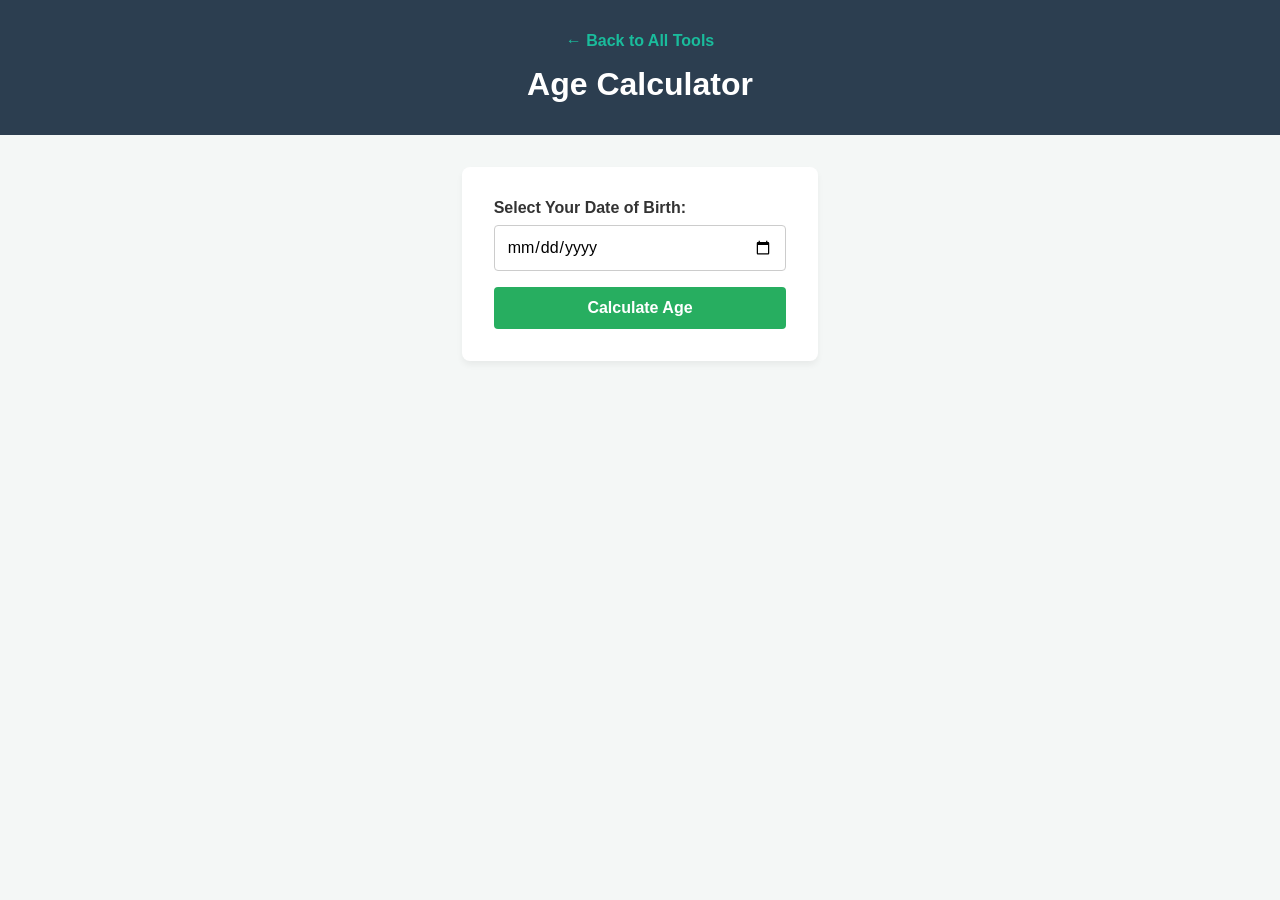
==== age-calculator.html @ 7b086b54 "Add files via upload" ====
<!DOCTYPE html>
<html lang="en">
<head>
  <meta charset="UTF-8">
  <meta name="viewport" content="width=device-width, initial-scale=1.0">
  <title>Age Calculator - Daily Utility Tools</title>
  <link rel="stylesheet" href="style.css">
</head>
<body>
  <header>
    <a href="index.html" class="back-link">← Back to All Tools</a>
    <h1>Age Calculator</h1>
  </header>

  <main class="container">
    <div class="calculator-card">
      <label for="dob">Select Your Date of Birth:</label>
      <input type="date" id="dob">
      <button onclick="calculateAge()">Calculate Age</button>

      <div id="result"></div>
    </div>
  </main>

  <script>
    function calculateAge() {
      const dobInput = document.getElementById('dob').value;
      const resultDiv = document.getElementById('result');

      if (!dobInput) {
        resultDiv.innerHTML = "<p class='error'>Please select a date of birth.</p>";
        return;
      }

      const dob = new Date(dobInput);
      const today = new Date();

      if (dob > today) {
        resultDiv.innerHTML = "<p class='error'>Date of birth cannot be in the future!</p>";
        return;
      }

      let years = today.getFullYear() - dob.getFullYear();
      let months = today.getMonth() - dob.getMonth();
      let days = today.getDate() - dob.getDate();

      if (days < 0) {
        months--;
        const lastMonth = new Date(today.getFullYear(), today.getMonth(), 0);
        days += lastMonth.getDate();
      }

      if (months < 0) {
        years--;
        months += 12;
      }

      resultDiv.innerHTML = `
        <div class="result-box">
          <h3>Your Age:</h3>
          <p><strong>${years}</strong> Years, <strong>${months}</strong> Months, and <strong>${days}</strong> Days</p>
        </div>
      `;
    }
  </script>
</body>
</html>
---- style.css ----
* {
  box-sizing: border-box;
  margin: 0;
  padding: 0;
  font-family: 'Segoe UI', Arial, sans-serif;
}

body {
  background-color: #f4f7f6;
  color: #333;
  display: flex;
  flex-direction: column;
  min-height: 100vh;
}

header {
  background-color: #2c3e50;
  color: white;
  padding: 2rem 1rem;
  text-align: center;
}

.back-link {
  color: #1abc9c;
  text-decoration: none;
  font-weight: bold;
  display: inline-block;
  margin-bottom: 1rem;
}

.container {
  max-width: 800px;
  margin: 2rem auto;
  padding: 0 1rem;
  flex: 1;
}

.tool-grid {
  display: grid;
  grid-template-columns: repeat(auto-fit, minmax(250px, 1fr));
  gap: 1.5rem;
}

.tool-card {
  background: white;
  padding: 1.5rem;
  border-radius: 8px;
  box-shadow: 0 4px 6px rgba(0,0,0,0.05);
  text-decoration: none;
  color: inherit;
  border: 1px solid #e0e0e0;
  transition: transform 0.2s ease;
}

.tool-card:hover {
  transform: translateY(-4px);
}

.calculator-card {
  background: white;
  padding: 2rem;
  border-radius: 8px;
  box-shadow: 0 4px 6px rgba(0,0,0,0.05);
  max-width: 450px;
  margin: 0 auto;
}

label {
  display: block;
  margin-bottom: 0.5rem;
  font-weight: bold;
}

input[type="date"] {
  width: 100%;
  padding: 0.75rem;
  margin-bottom: 1rem;
  border: 1px solid #ccc;
  border-radius: 4px;
  font-size: 1rem;
}

button {
  width: 100%;
  padding: 0.75rem;
  background-color: #27ae60;
  color: white;
  border: none;
  border-radius: 4px;
  font-size: 1rem;
  cursor: pointer;
  font-weight: bold;
}

button:hover {
  background-color: #219150;
}

.result-box {
  margin-top: 1.5rem;
  padding: 1rem;
  background-color: #e8f8f5;
  border-left: 4px solid #27ae60;
  border-radius: 4px;
}

.error {
  margin-top: 1rem;
  color: #e74c3c;
  font-weight: bold;
}

footer {
  text-align: center;
  padding: 1rem;
  background-color: #2c3e50;
  color: white;
  margin-top: auto;
}
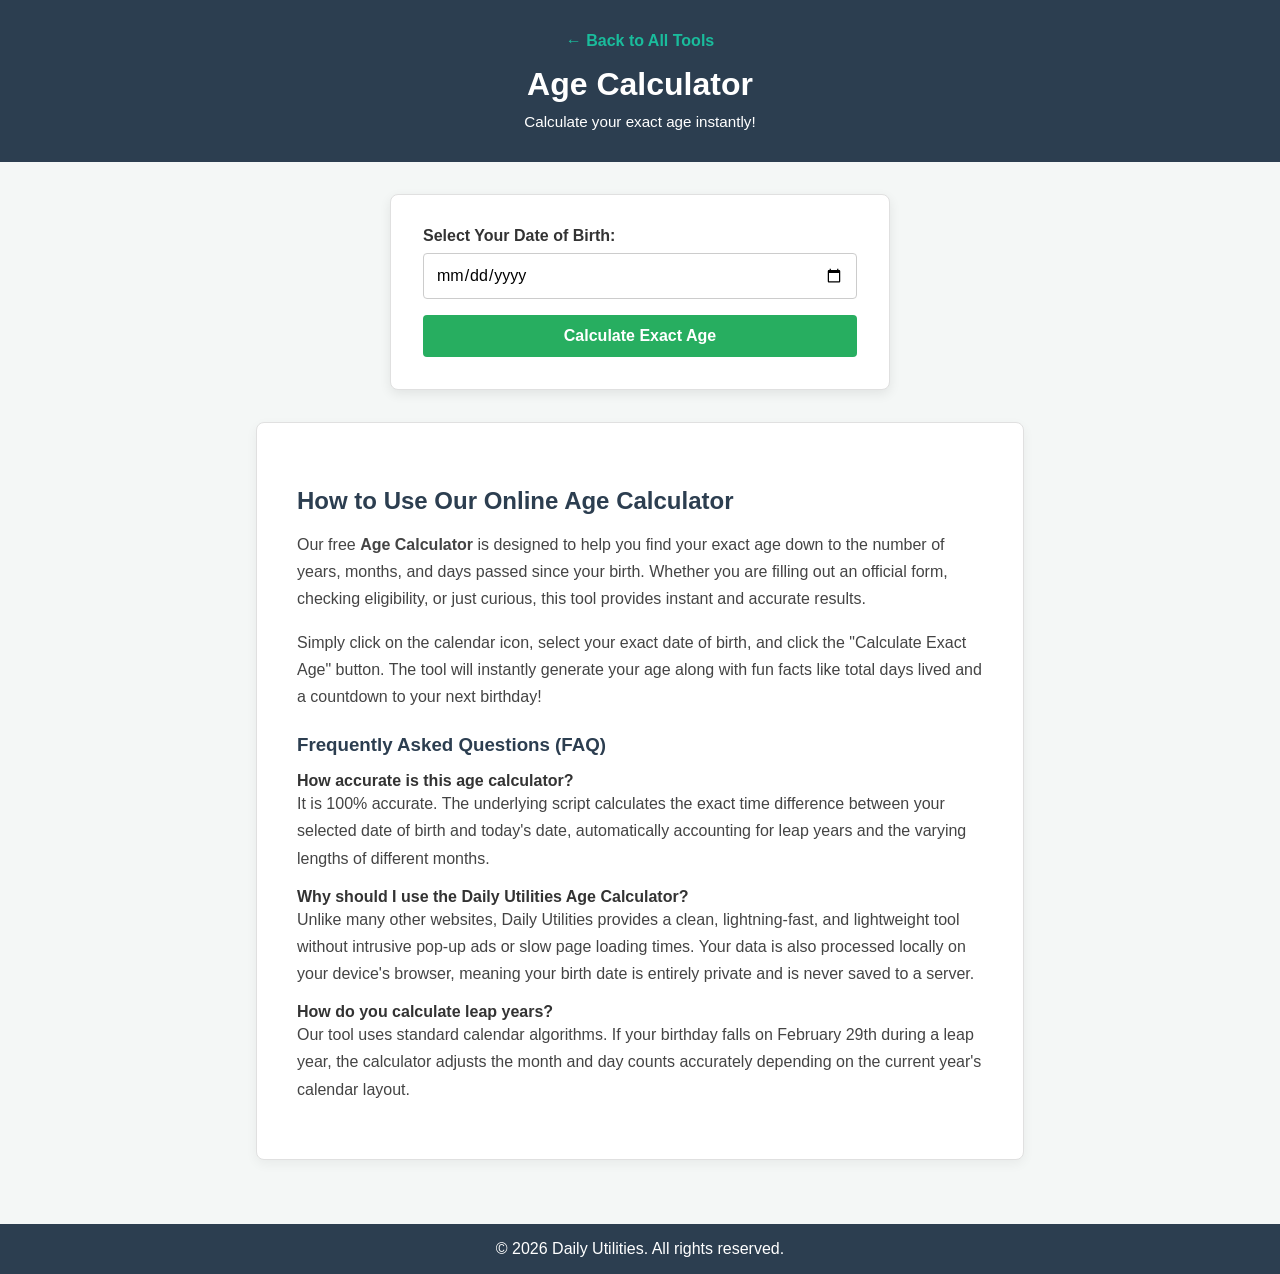
==== commit af0534ef: "Enhance age calculator with styles and instructions Added inline styles and enhanced user instructio" ====
--- a/age-calculator.html
+++ b/age-calculator.html
@@ -3,51 +3,154 @@
 <head>
   <meta charset="UTF-8">
   <meta name="viewport" content="width=device-width, initial-scale=1.0">
-  <title>Age Calculator - Daily Utility Tools</title>
+  
+  <title>Free Age Calculator - Calculate Exact Age in Years, Months & Days | Daily Utilities</title>
+  <meta name="description" content="Use our free online Age Calculator at Daily Utilities to calculate your exact age in years, months, weeks, and days based on your birth date. Fast and easy!">
+  <meta name="keywords" content="age calculator, calculate age online, exact age calculator, age in days calculator, daily utilities age calculator">
+  
   <link rel="stylesheet" href="style.css">
+  
+  <style>
+    /* Additional inline styles to make the calculator and text look premium */
+    .calculator-card {
+      background: white;
+      padding: 2rem;
+      border-radius: 8px;
+      box-shadow: 0 4px 12px rgba(0,0,0,0.08);
+      max-width: 500px;
+      margin: 0 auto 2rem auto;
+      border: 1px solid #e0e0e0;
+    }
+    .result-box {
+      margin-top: 1.5rem;
+      padding: 1.5rem;
+      background-color: #e8f8f5;
+      border-left: 5px solid #27ae60;
+      border-radius: 4px;
+      display: none; /* Hidden until calculated */
+    }
+    .age-main {
+      font-size: 1.2rem;
+      margin-bottom: 10px;
+      color: #2c3e50;
+    }
+    .stats-list {
+      list-style-type: none;
+      padding: 0;
+      margin-top: 10px;
+    }
+    .stats-list li {
+      margin-bottom: 8px;
+      font-size: 0.95rem;
+      color: #555;
+    }
+    .content-section {
+      background: white;
+      padding: 2.5rem;
+      border-radius: 8px;
+      max-width: 800px;
+      margin: 2rem auto;
+      box-shadow: 0 4px 12px rgba(0,0,0,0.05);
+      border: 1px solid #e0e0e0;
+    }
+    .content-section h2, .content-section h3 {
+      color: #2c3e50;
+      margin-bottom: 1rem;
+      margin-top: 1.5rem;
+    }
+    .content-section p {
+      line-height: 1.7;
+      margin-bottom: 1rem;
+      color: #444;
+    }
+  </style>
 </head>
 <body>
   <header>
     <a href="index.html" class="back-link">← Back to All Tools</a>
     <h1>Age Calculator</h1>
+    <p style="margin-top: 10px; font-size: 0.95rem;">Calculate your exact age instantly!</p>
   </header>
 
   <main class="container">
+    
     <div class="calculator-card">
       <label for="dob">Select Your Date of Birth:</label>
       <input type="date" id="dob">
-      <button onclick="calculateAge()">Calculate Age</button>
+      <button onclick="calculateAge()">Calculate Exact Age</button>
 
-      <div id="result"></div>
+      <div id="result" class="result-box"></div>
     </div>
+
+    <section class="content-section">
+      <h2>How to Use Our Online Age Calculator</h2>
+      <p>Our free <strong>Age Calculator</strong> is designed to help you find your exact age down to the number of years, months, and days passed since your birth. Whether you are filling out an official form, checking eligibility, or just curious, this tool provides instant and accurate results.</p>
+      <p>Simply click on the calendar icon, select your exact date of birth, and click the "Calculate Exact Age" button. The tool will instantly generate your age along with fun facts like total days lived and a countdown to your next birthday!</p>
+
+      <h3>Frequently Asked Questions (FAQ)</h3>
+      
+      <h4>How accurate is this age calculator?</h4>
+      <p>It is 100% accurate. The underlying script calculates the exact time difference between your selected date of birth and today's date, automatically accounting for leap years and the varying lengths of different months.</p>
+
+      <h4>Why should I use the Daily Utilities Age Calculator?</h4>
+      <p>Unlike many other websites, Daily Utilities provides a clean, lightning-fast, and lightweight tool without intrusive pop-up ads or slow page loading times. Your data is also processed locally on your device's browser, meaning your birth date is entirely private and is never saved to a server.</p>
+
+      <h4>How do you calculate leap years?</h4>
+      <p>Our tool uses standard calendar algorithms. If your birthday falls on February 29th during a leap year, the calculator adjusts the month and day counts accurately depending on the current year's calendar layout.</p>
+    </section>
+
   </main>
 
+  <footer>
+    <p>&copy; 2026 Daily Utilities. All rights reserved.</p>
+  </footer>
+
   <script>
+    // Set max date to today so users can't select future dates
+    const dobInput = document.getElementById('dob');
+    dobInput.max = new Date().toISOString().split("T")[0];
+
     function calculateAge() {
-      const dobInput = document.getElementById('dob').value;
+      const dobValue = dobInput.value;
       const resultDiv = document.getElementById('result');
 
-      if (!dobInput) {
-        resultDiv.innerHTML = "<p class='error'>Please select a date of birth.</p>";
+      // Clear previous error styles
+      resultDiv.style.borderLeftColor = '#27ae60';
+      resultDiv.style.backgroundColor = '#e8f8f5';
+
+      if (!dobValue) {
+        resultDiv.style.display = 'block';
+        resultDiv.style.borderLeftColor = '#e74c3c';
+        resultDiv.style.backgroundColor = '#fdedec';
+        resultDiv.innerHTML = "<p style='color: #e74c3c; font-weight: bold;'>Please select your date of birth from the calendar.</p>";
         return;
       }
 
-      const dob = new Date(dobInput);
+      const dob = new Date(dobValue);
       const today = new Date();
 
-      if (dob > today) {
-        resultDiv.innerHTML = "<p class='error'>Date of birth cannot be in the future!</p>";
+      // Set times to midnight to ensure exact day calculations
+      dob.setHours(0, 0, 0, 0);
+      const todayOnly = new Date(today.getFullYear(), today.getMonth(), today.getDate());
+
+      if (dob > todayOnly) {
+        resultDiv.style.display = 'block';
+        resultDiv.style.borderLeftColor = '#e74c3c';
+        resultDiv.style.backgroundColor = '#fdedec';
+        resultDiv.innerHTML = "<p style='color: #e74c3c; font-weight: bold;'>Date of birth cannot be in the future!</p>";
         return;
       }
 
+      // Calculate Years, Months, Days
       let years = today.getFullYear() - dob.getFullYear();
       let months = today.getMonth() - dob.getMonth();
       let days = today.getDate() - dob.getDate();
 
       if (days < 0) {
         months--;
-        const lastMonth = new Date(today.getFullYear(), today.getMonth(), 0);
-        days += lastMonth.getDate();
+        // Get number of days in the previous month
+        const prevMonth = new Date(today.getFullYear(), today.getMonth(), 0);
+        days += prevMonth.getDate();
       }
 
       if (months < 0) {
@@ -55,13 +158,34 @@
         months += 12;
       }
 
+      // Calculate Extra Fun Stats (Total Days, Weeks, Next Birthday)
+      const diffTime = Math.abs(todayOnly - dob);
+      const totalDays = Math.floor(diffTime / (1000 * 60 * 60 * 24));
+      const totalWeeks = Math.floor(totalDays / 7);
+
+      // Next Birthday Logic
+      let nextBirthday = new Date(today.getFullYear(), dob.getMonth(), dob.getDate());
+      if (todayOnly > nextBirthday) {
+        nextBirthday.setFullYear(today.getFullYear() + 1);
+      }
+      const daysToNextBirthday = Math.ceil((nextBirthday - todayOnly) / (1000 * 60 * 60 * 24));
+
+      // Display Results
+      resultDiv.style.display = 'block';
       resultDiv.innerHTML = `
-        <div class="result-box">
-          <h3>Your Age:</h3>
-          <p><strong>${years}</strong> Years, <strong>${months}</strong> Months, and <strong>${days}</strong> Days</p>
-        </div>
+        <h3 style="color: #2c3e50; margin-bottom: 8px;">Your Exact Age:</h3>
+        <p class="age-main"><strong>${years}</strong> Years, <strong>${months}</strong> Months, and <strong>${days}</strong> Days</p>
+        
+        <hr style="margin: 15px 0; border: 0; border-top: 1px solid #c8e6c9;">
+        
+        <h4 style="color: #2c3e50; margin-bottom: 12px;">Fun Facts Summary:</h4>
+        <ul class="stats-list">
+          <li>📅 <strong>Total Days Lived:</strong> ${totalDays.toLocaleString()} days</li>
+          <li>🗓️ <strong>Total Weeks Lived:</strong> ${totalWeeks.toLocaleString()} weeks</li>
+          <li>🎉 <strong>Next Birthday In:</strong> ${daysToNextBirthday} days</li>
+        </ul>
       `;
     }
   </script>
 </body>
-</html>+</html>
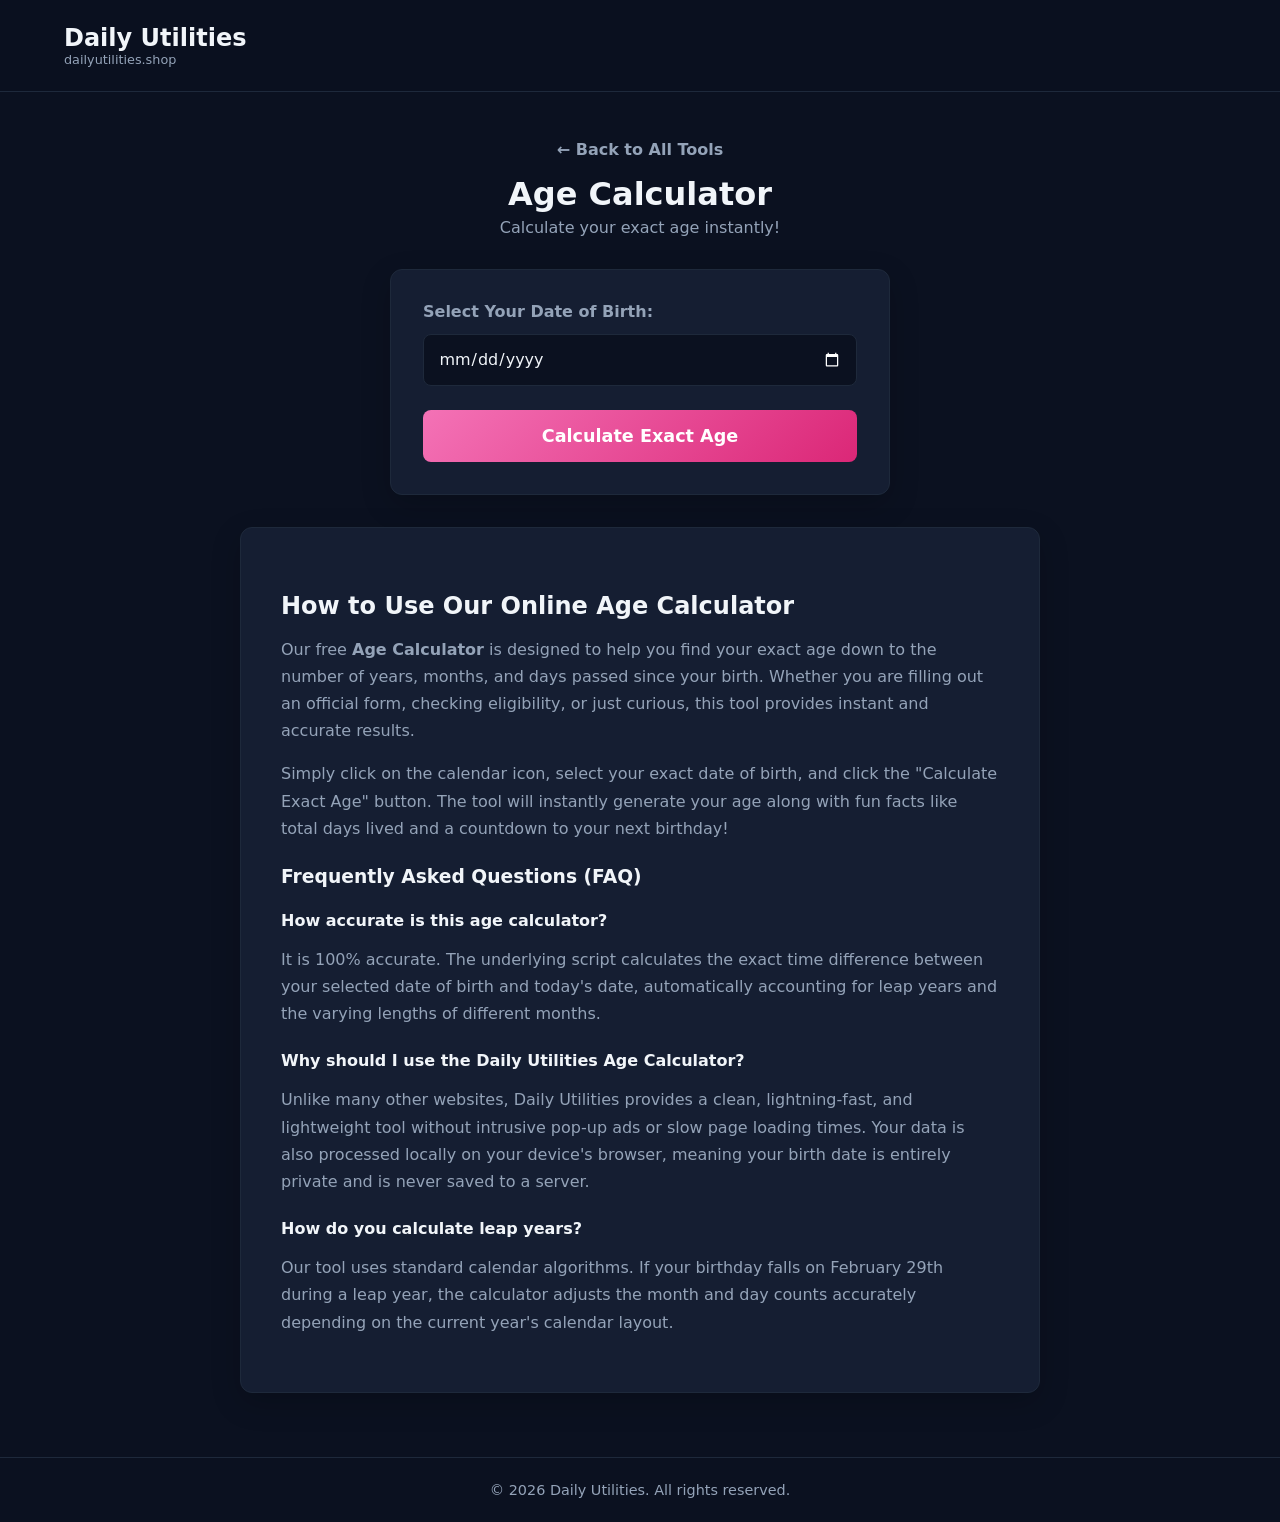
==== commit 20a4c413: "making the theme dark and adding more functions" ====
--- a/age-calculator.html
+++ b/age-calculator.html
@@ -11,73 +11,146 @@
   <link rel="stylesheet" href="style.css">
   
   <style>
-    /* Additional inline styles to make the calculator and text look premium */
+    /* Dark Theme Specific Styles for the Tool */
     .calculator-card {
-      background: white;
+      background-color: var(--bg-card);
       padding: 2rem;
-      border-radius: 8px;
-      box-shadow: 0 4px 12px rgba(0,0,0,0.08);
+      border-radius: 12px;
+      box-shadow: 0 10px 30px rgba(0,0,0,0.2);
       max-width: 500px;
       margin: 0 auto 2rem auto;
-      border: 1px solid #e0e0e0;
-    }
+      border: 1px solid var(--border-color);
+    }
+
+    .content-section {
+      background-color: var(--bg-card);
+      padding: 2.5rem;
+      border-radius: 12px;
+      max-width: 800px;
+      margin: 2rem auto;
+      box-shadow: 0 10px 30px rgba(0,0,0,0.2);
+      border: 1px solid var(--border-color);
+    }
+
+    h1 { color: var(--text-main); }
+    .content-section h2, .content-section h3, .content-section h4 {
+      color: var(--text-main);
+      margin-bottom: 1rem;
+      margin-top: 1.5rem;
+    }
+    
+    .content-section p {
+      line-height: 1.7;
+      margin-bottom: 1rem;
+      color: var(--text-muted);
+    }
+
+    label {
+      display: block;
+      margin-bottom: 0.8rem;
+      font-weight: 600;
+      color: var(--text-muted);
+    }
+
+    input[type="date"] {
+      width: 100%;
+      padding: 0.9rem;
+      margin-bottom: 1.5rem;
+      border: 1px solid var(--border-color);
+      border-radius: 8px;
+      background-color: var(--bg-main);
+      color: var(--text-main);
+      font-size: 1rem;
+      color-scheme: dark; /* Forces the calendar pop-up into dark mode */
+      outline: none;
+    }
+
+    input[type="date"]:focus {
+      border-color: var(--accent-pink);
+    }
+
+    .calc-btn {
+      width: 100%;
+      padding: 1rem;
+      background: linear-gradient(135deg, #f472b6, #db2777); /* Matches the pink icon */
+      color: white;
+      border: none;
+      border-radius: 8px;
+      font-size: 1.1rem;
+      font-weight: bold;
+      cursor: pointer;
+      transition: transform 0.2s, box-shadow 0.2s;
+    }
+
+    .calc-btn:hover {
+      transform: translateY(-2px);
+      box-shadow: 0 5px 15px rgba(219, 39, 119, 0.4);
+    }
+
     .result-box {
       margin-top: 1.5rem;
       padding: 1.5rem;
-      background-color: #e8f8f5;
-      border-left: 5px solid #27ae60;
-      border-radius: 4px;
+      background-color: rgba(39, 174, 96, 0.1);
+      border-left: 4px solid #27ae60;
+      border-radius: 8px;
       display: none; /* Hidden until calculated */
     }
+
     .age-main {
       font-size: 1.2rem;
       margin-bottom: 10px;
-      color: #2c3e50;
-    }
+      color: var(--text-main);
+    }
+
     .stats-list {
       list-style-type: none;
       padding: 0;
       margin-top: 10px;
     }
+
     .stats-list li {
       margin-bottom: 8px;
       font-size: 0.95rem;
-      color: #555;
-    }
-    .content-section {
-      background: white;
-      padding: 2.5rem;
-      border-radius: 8px;
-      max-width: 800px;
-      margin: 2rem auto;
-      box-shadow: 0 4px 12px rgba(0,0,0,0.05);
-      border: 1px solid #e0e0e0;
-    }
-    .content-section h2, .content-section h3 {
-      color: #2c3e50;
+      color: var(--text-muted);
+    }
+
+    .back-link {
+      color: var(--text-muted);
+      text-decoration: none;
+      font-weight: bold;
+      display: inline-block;
       margin-bottom: 1rem;
-      margin-top: 1.5rem;
-    }
-    .content-section p {
-      line-height: 1.7;
-      margin-bottom: 1rem;
-      color: #444;
+      transition: color 0.2s ease;
+    }
+
+    .back-link:hover {
+      color: var(--accent-pink);
     }
   </style>
 </head>
 <body>
+  
   <header>
-    <a href="index.html" class="back-link">← Back to All Tools</a>
-    <h1>Age Calculator</h1>
-    <p style="margin-top: 10px; font-size: 0.95rem;">Calculate your exact age instantly!</p>
+    <a href="index.html" class="logo">
+      <div>
+        Daily Utilities
+        <span>dailyutilities.shop</span>
+      </div>
+    </a>
   </header>
 
-  <main class="container">
+  <main class="container" style="margin-top: 3rem;">
     
+    <div style="text-align: center; margin-bottom: 2rem;">
+      <a href="index.html" class="back-link">← Back to All Tools</a>
+      <h1>Age Calculator</h1>
+      <p style="color: var(--text-muted); margin-top: 5px;">Calculate your exact age instantly!</p>
+    </div>
+
     <div class="calculator-card">
       <label for="dob">Select Your Date of Birth:</label>
       <input type="date" id="dob">
-      <button onclick="calculateAge()">Calculate Exact Age</button>
+      <button class="calc-btn" onclick="calculateAge()">Calculate Exact Age</button>
 
       <div id="result" class="result-box"></div>
     </div>
@@ -106,7 +179,6 @@
   </footer>
 
   <script>
-    // Set max date to today so users can't select future dates
     const dobInput = document.getElementById('dob');
     dobInput.max = new Date().toISOString().split("T")[0];
 
@@ -114,41 +186,38 @@
       const dobValue = dobInput.value;
       const resultDiv = document.getElementById('result');
 
-      // Clear previous error styles
+      // Reset to success styles (Dark mode specific)
       resultDiv.style.borderLeftColor = '#27ae60';
-      resultDiv.style.backgroundColor = '#e8f8f5';
+      resultDiv.style.backgroundColor = 'rgba(39, 174, 96, 0.1)';
 
       if (!dobValue) {
         resultDiv.style.display = 'block';
         resultDiv.style.borderLeftColor = '#e74c3c';
-        resultDiv.style.backgroundColor = '#fdedec';
-        resultDiv.innerHTML = "<p style='color: #e74c3c; font-weight: bold;'>Please select your date of birth from the calendar.</p>";
+        resultDiv.style.backgroundColor = 'rgba(231, 76, 60, 0.1)';
+        resultDiv.innerHTML = "<p style='color: #ef4444; font-weight: bold;'>Please select your date of birth from the calendar.</p>";
         return;
       }
 
       const dob = new Date(dobValue);
       const today = new Date();
 
-      // Set times to midnight to ensure exact day calculations
       dob.setHours(0, 0, 0, 0);
       const todayOnly = new Date(today.getFullYear(), today.getMonth(), today.getDate());
 
       if (dob > todayOnly) {
         resultDiv.style.display = 'block';
         resultDiv.style.borderLeftColor = '#e74c3c';
-        resultDiv.style.backgroundColor = '#fdedec';
-        resultDiv.innerHTML = "<p style='color: #e74c3c; font-weight: bold;'>Date of birth cannot be in the future!</p>";
+        resultDiv.style.backgroundColor = 'rgba(231, 76, 60, 0.1)';
+        resultDiv.innerHTML = "<p style='color: #ef4444; font-weight: bold;'>Date of birth cannot be in the future!</p>";
         return;
       }
 
-      // Calculate Years, Months, Days
       let years = today.getFullYear() - dob.getFullYear();
       let months = today.getMonth() - dob.getMonth();
       let days = today.getDate() - dob.getDate();
 
       if (days < 0) {
         months--;
-        // Get number of days in the previous month
         const prevMonth = new Date(today.getFullYear(), today.getMonth(), 0);
         days += prevMonth.getDate();
       }
@@ -158,27 +227,24 @@
         months += 12;
       }
 
-      // Calculate Extra Fun Stats (Total Days, Weeks, Next Birthday)
       const diffTime = Math.abs(todayOnly - dob);
       const totalDays = Math.floor(diffTime / (1000 * 60 * 60 * 24));
       const totalWeeks = Math.floor(totalDays / 7);
 
-      // Next Birthday Logic
       let nextBirthday = new Date(today.getFullYear(), dob.getMonth(), dob.getDate());
       if (todayOnly > nextBirthday) {
         nextBirthday.setFullYear(today.getFullYear() + 1);
       }
       const daysToNextBirthday = Math.ceil((nextBirthday - todayOnly) / (1000 * 60 * 60 * 24));
 
-      // Display Results
       resultDiv.style.display = 'block';
       resultDiv.innerHTML = `
-        <h3 style="color: #2c3e50; margin-bottom: 8px;">Your Exact Age:</h3>
-        <p class="age-main"><strong>${years}</strong> Years, <strong>${months}</strong> Months, and <strong>${days}</strong> Days</p>
+        <h3 style="color: var(--text-main); margin-bottom: 8px;">Your Exact Age:</h3>
+        <p class="age-main"><strong style="color: #f472b6;">${years}</strong> Years, <strong style="color: #f472b6;">${months}</strong> Months, and <strong style="color: #f472b6;">${days}</strong> Days</p>
         
-        <hr style="margin: 15px 0; border: 0; border-top: 1px solid #c8e6c9;">
+        <hr style="margin: 15px 0; border: 0; border-top: 1px solid var(--border-color);">
         
-        <h4 style="color: #2c3e50; margin-bottom: 12px;">Fun Facts Summary:</h4>
+        <h4 style="color: var(--text-main); margin-bottom: 12px;">Fun Facts Summary:</h4>
         <ul class="stats-list">
           <li>📅 <strong>Total Days Lived:</strong> ${totalDays.toLocaleString()} days</li>
           <li>🗓️ <strong>Total Weeks Lived:</strong> ${totalWeeks.toLocaleString()} weeks</li>
@@ -188,4 +254,4 @@
     }
   </script>
 </body>
-</html>
+</html>
--- a/style.css
+++ b/style.css
@@ -1,119 +1,171 @@
+/* --- MODERN DARK THEME --- */
+:root {
+  --bg-main: #0b1120;
+  --bg-card: #151e32;
+  --text-main: #f1f5f9;
+  --text-muted: #94a3b8;
+  --accent-pink: #ec4899;
+  --accent-cyan: #06b6d4;
+  --border-color: #1e293b;
+  --hover-glow: rgba(59, 130, 246, 0.15);
+}
+
 * {
   box-sizing: border-box;
   margin: 0;
   padding: 0;
-  font-family: 'Segoe UI', Arial, sans-serif;
+  font-family: 'Segoe UI', system-ui, -apple-system, sans-serif;
 }
 
 body {
-  background-color: #f4f7f6;
-  color: #333;
+  background-color: var(--bg-main);
+  color: var(--text-main);
   display: flex;
   flex-direction: column;
   min-height: 100vh;
 }
 
+/* Navbar */
 header {
-  background-color: #2c3e50;
-  color: white;
-  padding: 2rem 1rem;
-  text-align: center;
+  display: flex;
+  justify-content: space-between;
+  align-items: center;
+  padding: 1.5rem 5%;
+  background-color: rgba(11, 17, 32, 0.8);
+  backdrop-filter: blur(10px);
+  border-bottom: 1px solid var(--border-color);
 }
 
-.back-link {
-  color: #1abc9c;
+.logo {
+  font-size: 1.5rem;
+  font-weight: 700;
+  color: var(--text-main);
   text-decoration: none;
-  font-weight: bold;
-  display: inline-block;
-  margin-bottom: 1rem;
+  display: flex;
+  align-items: center;
+  gap: 10px;
 }
 
-.container {
-  max-width: 800px;
-  margin: 2rem auto;
-  padding: 0 1rem;
-  flex: 1;
+.logo span {
+  color: var(--text-muted);
+  font-size: 0.8rem;
+  font-weight: 400;
+  display: block;
 }
 
+/* Category Headers */
+.container {
+  max-width: 1100px;
+  margin: 2rem auto;
+  padding: 0 1.5rem;
+  flex: 1;
+  width: 100%;
+}
+
+.category-title {
+  font-size: 1.4rem;
+  font-weight: 600;
+  margin: 2rem 0 1.5rem 0;
+  padding-left: 10px;
+  border-left: 4px solid var(--accent-pink);
+  display: flex;
+  align-items: center;
+}
+
+/* Grid Layout */
 .tool-grid {
   display: grid;
-  grid-template-columns: repeat(auto-fit, minmax(250px, 1fr));
+  grid-template-columns: repeat(auto-fit, minmax(300px, 1fr));
   gap: 1.5rem;
 }
 
+/* Modern Cards */
 .tool-card {
-  background: white;
+  background-color: var(--bg-card);
   padding: 1.5rem;
-  border-radius: 8px;
-  box-shadow: 0 4px 6px rgba(0,0,0,0.05);
+  border-radius: 12px;
   text-decoration: none;
   color: inherit;
-  border: 1px solid #e0e0e0;
+  border: 1px solid var(--border-color);
+  transition: all 0.3s ease;
+  display: flex;
+  flex-direction: column;
+  position: relative;
+  overflow: hidden;
+}
+
+.tool-card:hover {
+  transform: translateY(-5px);
+  border-color: #3b82f6;
+  box-shadow: 0 10px 30px var(--hover-glow);
+}
+
+/* Gradient Hover Effect (Like the image) */
+.tool-card::before {
+  content: "";
+  position: absolute;
+  top: 0; left: 0; width: 100%; height: 100%;
+  background: radial-gradient(circle at top right, rgba(255,255,255,0.05), transparent 60%);
+  opacity: 0;
+  transition: opacity 0.3s ease;
+}
+.tool-card:hover::before {
+  opacity: 1;
+}
+
+/* Icons */
+.icon-box {
+  width: 50px;
+  height: 50px;
+  border-radius: 12px;
+  display: flex;
+  align-items: center;
+  justify-content: center;
+  font-size: 1.5rem;
+  margin-bottom: 1.2rem;
+  color: white;
+}
+
+.icon-pink { background: linear-gradient(135deg, #f472b6, #db2777); }
+.icon-purple { background: linear-gradient(135deg, #c084fc, #9333ea); }
+.icon-cyan { background: linear-gradient(135deg, #22d3ee, #0891b2); }
+
+.tool-card h2 {
+  font-size: 1.1rem;
+  margin-bottom: 0.5rem;
+  font-weight: 600;
+}
+
+.tool-card p {
+  font-size: 0.85rem;
+  color: var(--text-muted);
+  line-height: 1.5;
+  margin-bottom: 1.5rem;
+  flex-grow: 1;
+}
+
+.use-tool {
+  font-size: 0.9rem;
+  color: #3b82f6;
+  font-weight: 600;
+  display: flex;
+  align-items: center;
+  gap: 5px;
+}
+
+.use-tool::after {
+  content: "→";
   transition: transform 0.2s ease;
 }
 
-.tool-card:hover {
-  transform: translateY(-4px);
-}
-
-.calculator-card {
-  background: white;
-  padding: 2rem;
-  border-radius: 8px;
-  box-shadow: 0 4px 6px rgba(0,0,0,0.05);
-  max-width: 450px;
-  margin: 0 auto;
-}
-
-label {
-  display: block;
-  margin-bottom: 0.5rem;
-  font-weight: bold;
-}
-
-input[type="date"] {
-  width: 100%;
-  padding: 0.75rem;
-  margin-bottom: 1rem;
-  border: 1px solid #ccc;
-  border-radius: 4px;
-  font-size: 1rem;
-}
-
-button {
-  width: 100%;
-  padding: 0.75rem;
-  background-color: #27ae60;
-  color: white;
-  border: none;
-  border-radius: 4px;
-  font-size: 1rem;
-  cursor: pointer;
-  font-weight: bold;
-}
-
-button:hover {
-  background-color: #219150;
-}
-
-.result-box {
-  margin-top: 1.5rem;
-  padding: 1rem;
-  background-color: #e8f8f5;
-  border-left: 4px solid #27ae60;
-  border-radius: 4px;
-}
-
-.error {
-  margin-top: 1rem;
-  color: #e74c3c;
-  font-weight: bold;
+.tool-card:hover .use-tool::after {
+  transform: translateX(4px);
 }
 
 footer {
   text-align: center;
-  padding: 1rem;
-  background-color: #2c3e50;
-  color: white;
-  margin-top: auto;
+  padding: 1.5rem;
+  color: var(--text-muted);
+  border-top: 1px solid var(--border-color);
+  font-size: 0.9rem;
 }
